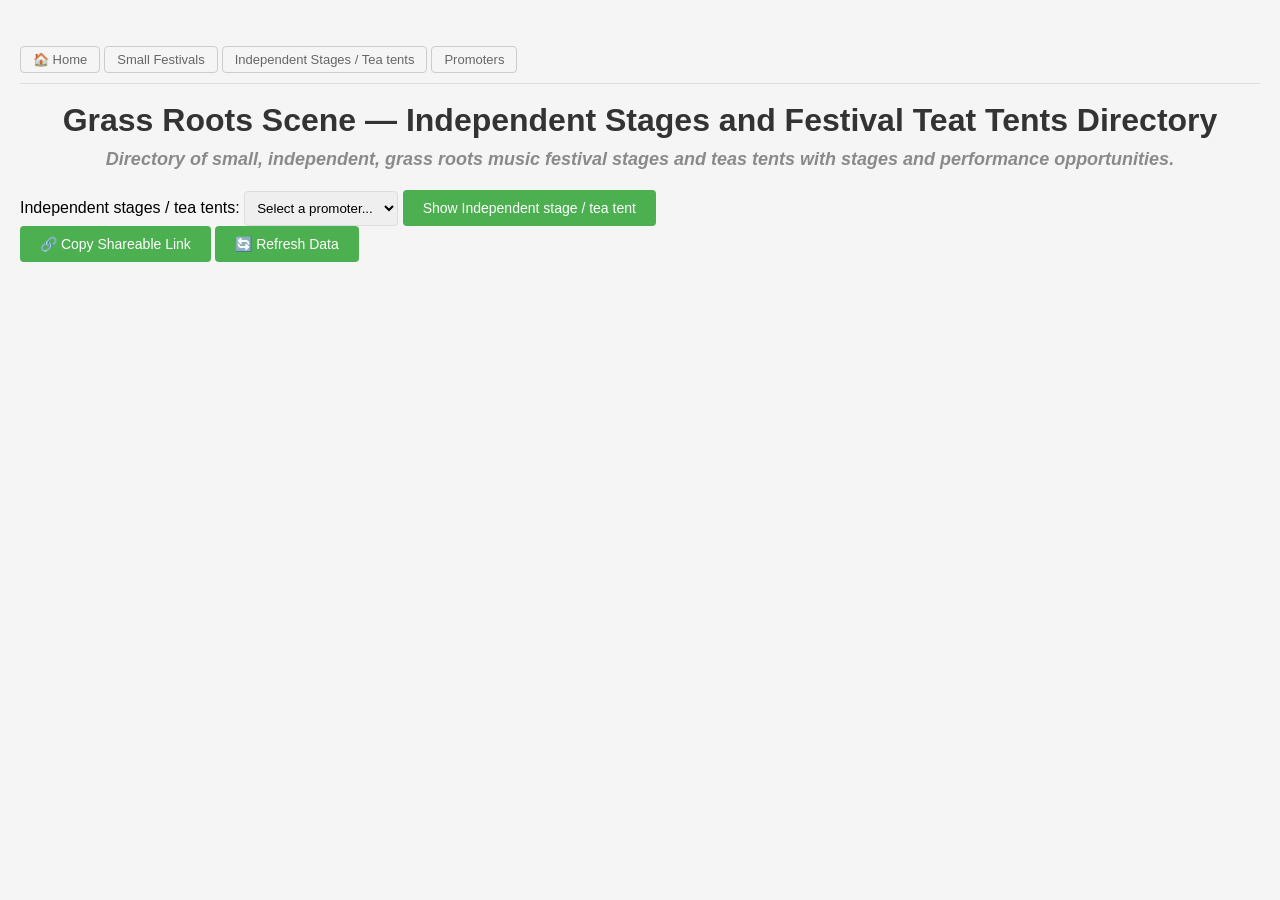
==== docs/independent_stages.html @ 4c571419 "starting sketch for grass roots site" ====
<!DOCTYPE html>
<html lang="en">

<head>
    <meta charset="UTF-8">
    <meta name="viewport" content="width=device-width, initial-scale=1.0">
    <meta name="description" content="UK grassroots scene small independent festival stages and festival tea tents directory.">
    <meta name="keywords"
        content="grass roots music, independent stages, small stages, tea tents, festival tea tents, small festivals, independent festivals, independent festival stage">
    <title>Independent Stages and Festival Tea Tents — Grass Roots Scene</title>
    <link rel="icon" type="image/x-icon" href="favicon.png">
    <link rel="preconnect" href="https://cdnjs.cloudflare.com" crossorigin>
    <link rel="stylesheet" href="shared-styles.css">
    <link rel="stylesheet" href="independent_stages-styles.css">
</head>

<body class="page-independent_stages">

    <nav class="site-nav" aria-label="Site navigation">
        <a href="index.html">🏠 Home</a>
        <a href="small_festivals.html">Small Festivals</a>
        <a href="independent_stages.html">Independent Stages / Tea tents</a>
        <a href="promoters.html">Promoters</a>
    </nav>

    <h1>Grass Roots Scene — Independent Stages and Festival Teat Tents Directory</h1>
    <h2>Directory of small, independent, grass roots music festival stages and teas tents with stages and performance opportunities.</h2>
    <!-- ── Overview panels ─────────────────────────────────────────── -->

    <!-- ── Selector ────────────────────────────────────────────────── -->

    <div class="indepentStages-controls">
        <div class="indepentStages-selector">
            <label for="indepentStagesSelect">Independent stages / tea tents:</label>
            <select id="indepentStagesSelect" onchange="handleIndependentStagesSelectChange()">
                <option value="">Select a promoter...</option>
            </select>
            <button onclick="loadSelectedIndependentStages()" class="btn-primary">Show Independent stage / tea tent</button>
        </div>
        <div class="share-container">
            <button onclick="shareIndependentStagesLink()" class="btn-secondary">🔗 Copy Shareable Link</button>
            <button id="refreshDataBtn" onclick="refreshDirectoryData()" class="btn-secondary"
                title="Bypasses the cache to fetch the latest directory data immediately">🔄 Refresh Data</button>
        </div>
    </div>

    <!-- ── Not found ───────────────────────────────────────────────── -->
    <div id="indepentSatgeNotFound" style="display:none;" class="not-found-state">
        <p>Independent stage / tea tent not found. <a href="independent_stages.html">View all independent stages / tea tents</a></p>
    </div>

</body>

</html>
---- docs/shared-styles.css ----
/* =============================================================
   0. SHARED COLOUR VARIABLES
   Performance-type accent colours — single source of truth for
   the full-saturation accent used by filter buttons, tags, and
   badges across the events/tours/performers/venues/flyers pages.
   Keep in sync with PERFORMANCE_TYPE_COLOURS in shared_utils.js.
   (Softer tint/shade variants, e.g. badge backgrounds, and
   gradient stops on the coloured event/tour cards, are a
   deliberately different design choice and are not driven by
   these variables.)
   ============================================================= */
:root {
    --color-story: #2e7d32;
    --color-music: #443cd7;
    --color-poetry: #d6006e;
    --color-troupe: #795548;

    /* Primary Green Theme Variables */
    --theme-green: #4CAF50;
    --theme-green-dark: #2e7d32;
    --theme-green-border: #a5d6a7;
    --theme-green-border-alt: #c8e6c9;
    /* Promoted here from venue-styles.css and tour-styles.css, which both
       independently defined this exact value in their own :root blocks. */
    --theme-green-bg: #e8f5e9;
}

/* =============================================================
   1. BASE
   body, headings
   ============================================================= */

*,
*::before,
*::after {
    box-sizing: border-box;
}

html {
    overflow-x: hidden;
}

body {
    font-family: Arial, sans-serif;
    max-width: 1400px;
    margin: 20px auto;
    padding: 20px;
    background-color: #f5f5f5;
    overflow-x: hidden;
}

h1 {
    color: #333;
    text-align: center;
    margin: 5px 0 10px 0;
}

h2 {
    text-align: center;
    font-style: italic;
    color: #898b89;
    margin: 5px 0 20px 0;
    font-size: 18px;
}

/* =============================================================
   1b. SITE NAV
   ============================================================= */
.site-nav {
  display: flex;
  flex-wrap: wrap;
  overflow-x: visible;
  gap: 4px;
  padding: 6px 0 10px;
  margin: 0 0 18px;
  border-bottom: 1px solid #ddd;
  scrollbar-width: none;
}

.site-nav a {
  flex-shrink: 1;
  padding: 5px 12px;
  border-radius: 4px;
  text-decoration: none;
  font-size: 13px;
  font-weight: 500;
  color: #666;
  background: transparent;
  border: 1px solid #ccc;
  transition: background 0.15s, border-color 0.15s, color 0.15s;
  white-space: nowrap;
}
.site-nav a:hover {
  background: #f5f5f5;
  border-color: #999;
  color: #111;
}
.site-nav a[aria-current="page"] {
  background: #f5f5f5;
  border: 1.5px solid #111;
  color: #111;
  font-weight: 700;
  pointer-events: none;
}

@media (prefers-color-scheme: dark) {
  .site-nav {
    border-bottom-color: #333;
  }
  .site-nav a {
    color: #999;
    border-color: #444;
  }
  .site-nav a:hover {
    background: #2a2a2a;
    border-color: #777;
    color: #eee;
  }
  .site-nav a[aria-current="page"] {
    background: #2a2a2a;
    border-color: #eee;
    color: #eee;
  }
}

/* Navigation feedback for page transitions */
.site-nav a.nav-link-pending {
  opacity: 0.6;
}

body.nav-loading {
  opacity: 0.85;
  transition: opacity 0.1s ease-out;
}

/* =============================================================
   2. BUTTONS
   ============================================================= */

button {
    padding: 10px 20px;
    background-color: var(--theme-green);
    color: white;
    border: none;
    border-radius: 4px;
    cursor: pointer;
    font-size: 14px;
    transition: all 0.3s;
}

button:hover {
    background-color: #45a049;
}

button.active {
    background-color: var(--theme-green-dark);
    box-shadow: 0 0 0 3px rgba(46, 125, 50, 0.3);
}

/* =============================================================
   PERFORMANCE-TYPE FILTER BUTTONS (story/music/poetry/troupe)
   Shared by the performers listing and venues listing pages.
   Each type gets its own accent colour for both the active and
   hover states, and explicitly cancels the generic button /
   button:hover / button.active rules above (background-color,
   box-shadow) — those would otherwise force every one of these
   buttons, including music/poetry, to the same green highlight.
   ============================================================= */
.type-filter-btn {
    border: 2px solid #ccc;
    background: white;
    color: #555;
    border-radius: 20px;
    padding: 5px 14px;
    font-size: 13px;
    font-weight: bold;
    cursor: pointer;
    transition: background 0.15s, border-color 0.15s, color 0.15s, box-shadow 0.15s;
    box-shadow: none;
}

.type-filter-btn:hover {
    background: white;
}

.type-filter-btn.active {
    box-shadow: none;
}

.type-filter-btn[data-ptype="story"].active {
    background: var(--color-story);
    border-color: var(--color-story);
    color: white;
}

.type-filter-btn[data-ptype="music"].active {
    background: var(--color-music);
    border-color: var(--color-music);
    color: white;
}

.type-filter-btn[data-ptype="poetry"].active {
    background: var(--color-poetry);
    border-color: var(--color-poetry);
    color: white;
}

.type-filter-btn[data-ptype="troupe"].active {
    background: var(--color-troupe);
    border-color: var(--color-troupe);
    color: white;
}

.type-filter-btn[data-ptype="story"]:not(.active):hover {
    border-color: var(--color-story);
    color: var(--color-story);
}

.type-filter-btn[data-ptype="music"]:not(.active):hover {
    border-color: var(--color-music);
    color: var(--color-music);
}

.type-filter-btn[data-ptype="poetry"]:not(.active):hover {
    border-color: var(--color-poetry);
    color: var(--color-poetry);
}

.type-filter-btn[data-ptype="troupe"]:not(.active):hover {
    border-color: var(--color-troupe);
    color: var(--color-troupe);
}

/* Slightly darkened shades for the active+hover state — derived tints,
   not driven by the CSS variables above (deliberately a different value,
   not just var() + opacity). */
.type-filter-btn[data-ptype="story"].active:hover {
    background: #276829;
}

.type-filter-btn[data-ptype="music"].active:hover {
    background: #3931b8;
}

.type-filter-btn[data-ptype="poetry"].active:hover {
    background: #b8004f;
}

.type-filter-btn[data-ptype="troupe"].active:hover {
    background: #63443a;
}


/* =============================================================
   3. FORM INPUTS
   ============================================================= */

input[type="date"],
select {
    padding: 8px;
    border: 1px solid #ddd;
    border-radius: 4px;
    transition: all 0.3s;
}


/* =============================================================
   4. MAP
   Base map container and popup styles.
   Note: tour-styles.css overrides #map-container for the tour page.
   ============================================================= */

#map-container {
    background: white;
    padding: 20px;
    border-radius: 8px;
    box-shadow: 0 2px 4px rgba(0, 0, 0, 0.1);
    height: 600px;
}

#map {
    height: 100%;
    border-radius: 4px;
}

.leaflet-popup-content {
    margin: 10px;
}

.popup-content h3 {
    margin: 0 0 10px 0;
    color: var(--theme-green-dark);
}

.popup-content p {
    margin: 5px 0;
}


/* =============================================================
   8. COLOPHON
   ============================================================= */

.about {
    margin-top: 40px;
    padding: 20px;
    font-size: 13px;
    color: #888;
    border-top: 1px solid #e0e0e0;
}

.about p {
    margin: 0 0 8px 0;
}

#dataLastUpdated {
    display: flex;
    align-items: center;
    flex-wrap: wrap;
    gap: 6px;
}

.data-updated-text {
    font-style: italic;
    margin-top: 8px;
}

/* Status LED next to the "Data last updated" line — reflects whether the
   grass_roots_normalized.json feed loaded normally (green), failed but fell
   back to a stale cached copy (orange), or failed with no cache at all
   to fall back on (red). See loadEventsData() / displayDataLastUpdated()
   in shared_utils.js. */
.data-health-led {
    display: inline-block;
    width: 10px;
    height: 10px;
    border-radius: 50%;
    flex-shrink: 0;
    margin-top: 8px;
}

.data-health-ok {
    background: #4CAF50;
    box-shadow: 0 0 4px #4CAF50;
}

.data-health-stale-cache {
    background: #ff9800;
    box-shadow: 0 0 4px #ff9800;
}

.data-health-error {
    background: #e53935;
    box-shadow: 0 0 4px #e53935;
}

/* Added only while the LED reflects a problem (stale-cache/error) — see
   wireDataHealthLedClick() in shared_utils.js. Clicking, or pressing
   Enter/Space when focused, toggles .data-health-message next to it.
   The title/aria-label tooltip alone isn't reachable on a touch device,
   so this gives the same explanation a visible, tappable home. */
.data-health-led-clickable {
    cursor: pointer;
}

.data-health-led-clickable:hover,
.data-health-led-clickable:focus-visible {
    box-shadow: 0 0 0 3px rgba(0, 0, 0, 0.15);
    outline: none;
}

.data-health-message {
    display: none;
    margin-top: 4px;
    font-size: 0.85em;
    color: #555;
}

.data-refresh-link {
    color: #0066cc;
    text-decoration: none;
    font-size: 12px;
    margin-left: 4px;
    cursor: pointer;
    transition: color 0.2s;
}

.data-refresh-link:hover {
    color: #0052a3;
    text-decoration: underline;
}

.data-refresh-status {
    display: inline;
    color: var(--theme-green-dark);
    font-weight: bold;
    margin-left: 4px;
}


/* =============================================================
   5. EVENT CARDS — BASE & VARIANTS
   .event base, then colour/style variants: special, music, folk,
   session, highlighted, cancelled
   ============================================================= */

.event {
    padding: 15px;
    margin-bottom: 10px;
    background-color: #f9f9f9;
    border-left: 4px solid var(--theme-green);
    border-radius: 4px;
    cursor: pointer;
    transition: background-color 0.3s;
}

.event:hover {
    background-color: #f0f0f0;
}

.event.special {
    background: linear-gradient(135deg, #43a047 0%, #66bb6a 100%);
    border: 2px solid var(--theme-green-dark);
    color: white;
}

.event.music {
    background: linear-gradient(135deg, #443cd7 0%, #8e9df3 100%);
    border: 2px solid #1006c6;
    color: white;
}

.event.folk {
    background: linear-gradient(135deg, #8b4513 0%, #a0522d 100%);
    border: 2px solid #654321;
    color: white;
}

.event.poetry {
    background: linear-gradient(135deg, #c2005c 0%, #ff4fa3 100%);
    border: 2px solid #8a0040;
    color: white;
}

.event.session {
    background: linear-gradient(135deg, #90ee90 0%, #98fb98 100%);
    border: 2px solid #228b22;
    color: #1a5c1a;
}

.event.highlighted {
    box-shadow: 0 0 10px rgba(76, 175, 80, 0.5);
    border-left-width: 8px;
}

.event.event-cancelled, .event.event-rescheduled {
    border-left: 4px solid #c62828 !important;
    background: repeating-linear-gradient(
        -45deg,
        #e8ede8, #e8ede8 8px,
        #dfe6df 8px, #dfe6df 16px
    );
    color: #555;
}

/* Past event styling (mirrors the tour page's .date-past treatment).
   Applied to every .event unconditionally so past events are visibly
   dimmed even when the "Hide past events" checkbox is left unchecked.
   Cancelled/rescheduled events already have their own faded striped
   look, so they only get the dimming filter, not the colour override —
   avoids fighting their !important background/border rule above. */
.event.date-past {
    opacity: 0.55;
    filter: grayscale(40%);
}

.event.date-past:not(.event-cancelled):not(.event-rescheduled) {
    border-left-color: #aaa !important;
    background: #f0f0f0 !important;
    color: #888 !important;
}

.event.special.date-past,
.event.music.date-past,
.event.folk.date-past,
.event.poetry.date-past,
.event.session.date-past {
    background: linear-gradient(135deg, #777 0%, #aaa 100%) !important;
    border-color: #999 !important;
    color: #ddd !important;
    opacity: 0.6;
}

.event.date-past:not(.event-cancelled):not(.event-rescheduled) .event-name::after {
    content: " — past";
    font-size: 0.8em;
    color: inherit;
    font-weight: normal;
    font-style: italic;
    opacity: 0.85;
}


/* =============================================================
   6. EVENT CARD CONTENT
   Name, date, location — base styles then per-variant overrides
   ============================================================= */

.event-name {
    font-weight: bold;
    font-size: 16px;
}

.event-date {
    margin-top: 5px;
}

.event-location {
    color: #777;
    font-style: italic;
    margin-top: 3px;
    font-size: 14px;
}

/* Featured guest slot on recurring club events — "feat. Performer Name" */
.event-featured-guest {
    font-size: 13px;
    color: #555;
    font-style: italic;
    margin-top: 3px;
}

.event-featured-guest a {
    color: var(--theme-green-dark);
    text-decoration: none;
    font-style: italic;
}

.event-featured-guest a:hover {
    text-decoration: underline;
}

.special .event-location {
    color: var(--theme-green-border-alt);
}

.music .event-location {
    color: rgba(255, 255, 255, 0.85);
}

.poetry .event-location {
    color: rgba(255, 255, 255, 0.85);
}

.folk .event-location {
    color: #f5deb3;
}

.session .event-location {
    color: #2d5a2d;
}

.event.event-cancelled .event-location {
    color: #178232;
}

/* Date status indicators */
.event-date-cancelled {
    text-decoration: line-through;
    color: #999;
}

.special .event-date-cancelled {
    text-decoration: line-through;
    color: #888;
}

.special .event-location .event-date-cancelled,
.music .event-location .event-date-cancelled,
.poetry .event-location .event-date-cancelled {
    color: #649f66;
}

.event-date-rescheduled-notice {
    color: #d32f2f;
    font-weight: bold;
}

.event-date-usually {
    color: var(--theme-green-dark);
    font-style: italic;
}

/* Venue links */
.venue-link {
    text-decoration: none;
    color: inherit;
}

.venue-link:hover {
    text-decoration: underline;
}


/* =============================================================
   7. ICONS  (website / email / facebook)
   Base icon rules, then colour overrides grouped by variant:
   default → music → folk → session → facebook-inline
   ============================================================= */

.event-facebook,
.event-email,
.event-website {
    display: inline-block;
    margin-left: 10px;
    text-decoration: none !important;
    vertical-align: middle;
    border: none;
    border-bottom: none !important;
}

.event-facebook svg,
.event-email svg,
.event-website svg {
    width: 20px;
    height: 20px;
    transition: fill 0.3s;
}

/* Default icon colours */
/* Facebook colours are baked into the SVG itself */

.event-email svg {
    fill: #ffffff;
}

.event-email:hover svg {
    fill: #77ee77;
}

.event-website svg {
    fill: #555555;
}

.event-website:hover svg {
    fill: #1eb868;
}

.event.special .event-website svg {
    fill: #d9d5d5;
}

/* Music variant icon overrides */
/* Invert facebook on blue background so it reads as white circle / blue f */
.event.music .event-facebook svg {
    filter: invert(1);
}

.event.music .event-email svg {
    fill: #77ee77;
}

.event.music .event-email:hover svg {
    fill: #ffffff;
}

.event.music .event-website svg {
    fill: rgba(255, 255, 255, 0.85);
}

.event.music .event-website:hover svg {
    fill: #ffffff;
}

/* Poetry variant icon overrides */
/* Invert facebook on magenta background so it reads as white circle / blue f */
.event.poetry .event-facebook svg {
    filter: invert(1);
}

.event.poetry .event-email svg {
    fill: #ffb3da;
}

.event.poetry .event-email:hover svg {
    fill: #ffffff;
}

.event.poetry .event-website svg {
    fill: rgba(255, 255, 255, 0.85);
}

.event.poetry .event-website:hover svg {
    fill: #ffffff;
}

/* Folk variant icon overrides */
.event.folk .event-email svg,
.event.folk .event-website svg {
    fill: #f5deb3;
}

.event.folk .event-email:hover svg,
.event.folk .event-website:hover svg {
    fill: #ffffff;
}

/* Session variant icon overrides */
.event.session .event-email svg,
.event.session .event-website svg {
    fill: #228b22;
}

.event.session .event-email:hover svg,
.event.session .event-website:hover svg {
    fill: #1a5c1a;
}



/* =============================================================
   8. TICKETS & LINKS
   ============================================================= */

.event-tickets {
    margin-top: 8px;
    display: flex;
    align-items: center;
    gap: 8px;
    flex-wrap: wrap;
}

.event-tickets a {
    color: var(--theme-green-dark);
    text-decoration: none;
    font-weight: bold;
    border-bottom: 2px solid var(--theme-green);
}

.event.special .event-tickets a,
.event.music .event-tickets a,
.event.poetry .event-tickets a {
    color: #ffeb3b;
    border-bottom: 2px solid #fff59d;
}

.event-tickets a:hover {
    border-bottom-color: #ffffff;
}

.event-tickets .separator {
    color: #ffeb3b;
    margin: 0 8px;
}

.event.event-cancelled .event-tickets a {
    color: #e65100;
    border-bottom-color: #e65100;
}


/* =============================================================
   9. BADGES
   ============================================================= */

.event-badge {
    background: rgba(76, 175, 80, 0.3);
    padding: 2px 8px;
    border-radius: 4px;
    font-size: 12px;
    font-weight: bold;
    margin-left: 8px;
}

.event-badge-cancelled {
    background-color: #c62828 !important;
    color: white !important;
    font-weight: bold;
}

.event-badge-sold-out {
    background-color: #e65100 !important;
    color: white !important;
    font-weight: bold;
}


/* =============================================================
   10. EXPANDABLE SECTIONS
   ============================================================= */

.event-expand-btn {
    display: block;
    margin-top: 12px;
    padding: 6px 12px;
    background: var(--theme-green);
    color: white;
    border-radius: 4px;
    font-size: 14px;
    cursor: pointer;
    transition: background 0.3s;
    width: fit-content;
}

.event.special .event-expand-btn,
.event.music .event-expand-btn,
.event.poetry .event-expand-btn,
.event.folk .event-expand-btn,
.event.session .event-expand-btn {
    background: rgba(255, 255, 255, 0.3);
}

.event.special .event-expand-btn:hover,
.event.music .event-expand-btn:hover,
.event.poetry .event-expand-btn:hover,
.event.folk .event-expand-btn:hover,
.event.session .event-expand-btn:hover {
    background: rgba(255, 255, 255, 0.5);
}

.event.event-cancelled .event-expand-btn {
    background: var(--theme-green-dark);
    color: white;
}

.event.event-cancelled .event-expand-btn:hover {
    background: #1b5e20;
}

.event-expandable {
    margin-top: 10px;
    padding: 15px;
    background-color: #ffffff;
    border-left: 4px solid var(--theme-green);
    border-radius: 4px;
    margin-bottom: 10px;
    animation: slideDown 0.3s ease-out;
}

@keyframes slideDown {
    from {
        opacity: 0;
        max-height: 0;
    }
    to {
        opacity: 1;
        max-height: 1000px;
    }
}

.event-description {
    margin-bottom: 15px;
    color: #333;
    line-height: 1.6;
}

.event-description p {
    margin: 0 0 10px 0;
}

.event-flyer-image {
    max-width: 100%;
    height: auto;
    border-radius: 4px;
    box-shadow: 0 2px 4px rgba(0, 0, 0, 0.1);
}


/* =============================================================
   11. UTILITIES
   ============================================================= */

/* Spacing for the icons span appended to a venue line */
.venue-icons {
    margin-left: 8px;
}

/* Spacing for the VIEW TOUR link in the tickets row */
.tour-link {
    margin-right: 0;
}

.event.hidden {
    display: none;
}

.no-events {
    text-align: center;
    color: #999;
    padding: 20px;
}


/* =============================================================
   12. RESPONSIVE
   ============================================================= */

@media (max-width: 768px) {
    body {
        padding: 10px;
    }

    button {
        padding: 8px 6px;
        font-size: 11px;
    }
}

/* =============================================================
   13. FESTIVAL CARDS
   White-background card with bold green left border.
   primary_type="music" gets a blue variant via .festival-music.
   The .festival class must NOT also carry .special so that
   filterEvents() DOM-based detection stays unambiguous.
   ============================================================= */

.event.festival {
    background: #daf3d8;
    border-left: 6px solid var(--theme-green-dark);
    border-top: 1px solid var(--theme-green-border-alt);
    border-right: 1px solid var(--theme-green-border-alt);
    border-bottom: 1px solid var(--theme-green-border-alt);
    border-radius: 4px;
}

.event.festival:hover {
    background: #f1f8f1;
}

/* Music-primary festival — blue border variant */
.event.festival.festival-music {
    background: #dbe4f1;
    border-left-color: #1006c6;
    border-top-color: #c5caf5;
    border-right-color: #c5caf5;
    border-bottom-color: #c5caf5;
}

.event.festival.festival-music:hover {
    background: #f0f1fc;
}

/* Event name — dark green for storytelling, dark blue for music */
.event.festival .event-name {
    color: #1b5e20;
    font-weight: bold;
    font-size: 16px;
}

.event.festival.festival-music .event-name {
    color: #0d0671;
}

/* Performer list */
.event.festival .festival-performers {
    font-style: italic;
    color: #444;
    font-size: 13px;
    margin-top: 4px;
}

/* Venue */
.event.festival .event-location {
    color: #666;
    font-size: 14px;
}

/* Date range */
.event.festival .festival-date-range {
    color: var(--theme-green-dark);
    font-weight: bold;
    font-size: 13px;
    margin-top: 5px;
}

.event.festival.festival-music .festival-date-range {
    color: #1006c6;
}

.festival-day-count {
    color: #555;
    font-weight: normal;
}

/* Festival badge — sits inline after the event name */
.event-badge.festival-badge {
    background: #e8f5e9;
    color: var(--theme-green-dark) !important;
    border: 1px solid var(--theme-green-border);
    padding: 2px 8px;
    border-radius: 4px;
    font-size: 11px;
    font-weight: bold;
    margin-left: 8px;
    vertical-align: middle;
}

.event.festival.festival-music .event-badge.festival-badge {
    background: #e8eaf6;
    color: #1a237e !important;
    border-color: #9fa8da;
}

/* Ticket / programme link row */
.event.festival .event-tickets a {
    color: var(--theme-green-dark);
    font-weight: bold;
    text-decoration: none;
    border-bottom: 2px solid var(--theme-green);
}

.event.festival.festival-music .event-tickets a {
    color: #1006c6;
    border-bottom-color: #443cd7;
}

.event.festival .event-tickets a:hover {
    border-bottom-color: #1b5e20;
}

/* Tickets */


.ticket-link {
    font-size: 12px;
    color: var(--theme-green-dark);
    font-weight: bold;
    text-decoration: none;
    border-bottom: 1px solid var(--theme-green);
    padding-bottom: 1px;
}

.ticket-link:hover {
    color: #1b5e20;
    border-bottom-color: #1b5e20;
}

/* Programme TBA / Full programme link — pill-style button */
a.festival-programme-link {
    display: inline-block;
    margin-top: 6px;
    padding: 4px 10px;
    background: #e8f5e9;
    color: var(--theme-green-dark) !important;
    border: 1px solid var(--theme-green-border);
    border-radius: 4px;
    font-size: 12px;
    font-weight: bold;
    text-decoration: none !important;
    cursor: pointer;
}

a.festival-programme-link:hover {
    background: var(--theme-green-border-alt);
    color: #1b5e20 !important;
}

.event.festival.festival-music a.festival-programme-link {
    background: #e8eaf6;
    color: #1a237e !important;
    border-color: #9fa8da;
}

.event.festival.festival-music a.festival-programme-link:hover {
    background: #c5caf5;
}

/* =============================================================
   14. VENUE & PERFORMER PAGE LINKS
   Small profile/info link appended to venue and performer lines.
   Uses a pill style so it reads clearly on any card colour.
   ============================================================= */

.venue-page-link {
    display: inline-block;
    margin-left: 6px;
    font-size: 11px;
    font-weight: bold;
    color: #555;
    background: rgba(0, 0, 0, 0.08);
    border-radius: 3px;
    padding: 1px 5px;
    text-decoration: none;
    vertical-align: middle;
    line-height: 1.4;
    transition: background 0.2s, color 0.2s;
    white-space: nowrap;
}

.venue-page-link:hover {
    background: rgba(0, 0, 0, 0.18);
    color: #000;
    text-decoration: none;
}

/* On coloured cards: white pill with dark text */
.event.special .venue-page-link,
.event.music .venue-page-link,
.event.poetry .venue-page-link {
    color: rgba(255, 255, 255, 0.9);
    background: rgba(255, 255, 255, 0.2);
}

.event.special .venue-page-link:hover,
.event.music .venue-page-link:hover,
.event.poetry .venue-page-link:hover {
    background: rgba(255, 255, 255, 0.35);
    color: #fff;
}

.event.folk .venue-page-link {
    color: #f5deb3;
    background: rgba(0, 0, 0, 0.15);
}

.event.folk .venue-page-link:hover {
    background: rgba(0, 0, 0, 0.25);
    color: #fff;
}

.event.session .venue-page-link {
    color: #1a5c1a;
    background: rgba(0, 0, 0, 0.08);
}

.event.session .venue-page-link:hover {
    background: rgba(0, 0, 0, 0.15);
}

.tour-date-item .venue-page-link {
    color: #555;
    background: rgba(0, 0, 0, 0.06);
}

.tour-date-item .venue-page-link:hover {
    background: rgba(0, 0, 0, 0.14);
    color: #000;
}

.tour-date-item.music .venue-page-link {
    color: rgba(255, 255, 255, 0.9);
    background: rgba(255, 255, 255, 0.2);
}

.tour-date-item.music .venue-page-link:hover {
    background: rgba(255, 255, 255, 0.35);
    color: #fff;
}

.tour-date-item.poetry .venue-page-link {
    color: rgba(255, 255, 255, 0.9);
    background: rgba(255, 255, 255, 0.2);
}

.tour-date-item.poetry .venue-page-link:hover {
    background: rgba(255, 255, 255, 0.35);
    color: #fff;
}

.event-club-link:hover {
    border-bottom-style: solid !important;
}

/* =============================================================
   15. SIMPLE LIST
   Used by simpleList() in shared_utils.js — a compact linked
   grid used in venue and performer detail panels.
   ============================================================= */

.simple-list {
    display: grid;
    grid-template-columns: repeat(auto-fill, minmax(260px, 1fr));
    gap: 4px 16px;
    margin-top: 4px;
}

.simple-list-row {
    font-size: 13px;
    padding: 4px 0;
    border-bottom: 1px solid #f0ebe3; /* warm off-white, unique to this component */
    display: flex;
    justify-content: space-between;
    align-items: baseline;
    gap: 8px;
}

.simple-list-row a {
    color: var(--theme-green-dark);
    text-decoration: none;
}

.simple-list-row a:hover {
    text-decoration: underline;
}

.simple-list-meta {
    color: #888;
    white-space: nowrap;
}

/* Badges/tags placed after the link (e.g. type tags on the performers
   listing) — flex-shrink:0 keeps them from being squeezed when the name
   wraps to multiple lines, and align-self overrides the row's baseline
   alignment so the pill stays vertically centred rather than sitting on
   the text baseline. */
.simple-list-row > :not(a) {
    flex-shrink: 0;
    align-self: center;
}

/* =============================================================
   16. DIRECTORY CONTROLS
   Collapsible map and search box used on the venues and clubs
   directory pages. Built by createCollapsibleMap() and
   createSearchBox() in shared_utils.js.
   ============================================================= */
 
/* Shared card shell: collapsible map wrapper and controls panel */
.dir-card {
    background: white;
    border-radius: 8px;
    box-shadow: 0 2px 4px rgba(0, 0, 0, 0.1);
    margin-bottom: 16px;
    overflow: hidden;
}
 
/* <summary> row inside the collapsible map */
.dir-map-summary {
    padding: 12px 16px;
    cursor: pointer;
    font-size: 14px;
    font-weight: bold;
    color: var(--theme-green-dark);
    list-style: none;
    user-select: none;
}
 
/* Map div — height is set inline per page via style.height */
.dir-map-div {
    width: 100%;
}
 
/* Controls card (search + filters) */
.dir-controls {
    background: white;
    border-radius: 8px;
    box-shadow: 0 2px 4px rgba(0, 0, 0, 0.1);
    padding: 16px 18px;
    margin-bottom: 16px;
}
 
/* Search wrapper (positions the clear button and dropdown) */
.dir-search-wrap {
    position: relative;
    margin-bottom: 12px;
}
 
.dir-search-input {
    width: 100%;
    padding: 9px 36px 9px 12px;
    border: 2px solid #ddd;
    border-radius: 4px;
    font-size: 14px;
    box-sizing: border-box;
}
 
/* Clear (✕) button overlaid on the right of the input */
.dir-search-clear {
    position: absolute;
    right: 8px;
    top: 50%;
    transform: translateY(-50%);
    background: transparent !important;
    border: none;
    color: #aaa;
    font-size: 16px;
    cursor: pointer;
    padding: 0;
    line-height: 1;
    box-shadow: none;
}
 
/* Autocomplete dropdown panel */
.dir-search-dropdown {
    position: absolute;
    top: 100%;
    left: 0;
    right: 0;
    background: white;
    border: 1px solid #ddd;
    border-top: none;
    border-radius: 0 0 4px 4px;
    box-shadow: 0 4px 8px rgba(0, 0, 0, 0.1);
    z-index: 1000;
    max-height: 220px;
    overflow-y: auto;
}
 
/* Individual suggestion row — replaces JS mouseover/mouseout handlers */
.dir-search-dropdown-item {
    padding: 9px 12px;
    cursor: pointer;
    border-bottom: 1px solid #d0d0d0;
    font-size: 13px;
}
 
.dir-search-dropdown-item:hover {
    background: #f5f5f5;
}
 
/* Secondary city/location hint inside a suggestion row */
.dir-search-item-meta {
    color: #888;
    margin-left: 8px;
    font-size: 12px;
}
 
/* Filter section label */
.dir-filter-label {
    font-size: 11px;
    text-transform: uppercase;
    letter-spacing: 0.07em;
    color: #888;
    margin-bottom: 6px;
}
 
/* Button strip container */
.dir-filter-btns {
    display: flex;
    flex-wrap: wrap;
    gap: 5px;
}
 
/* Individual filter pill button */
.dir-filter-btn {
    padding: 5px 10px;
    font-size: 12px;
    border-radius: 4px;
    border: 1px solid #ccc;
    background: white;
    color: #555;
    cursor: pointer;
    transition: all 0.15s;
}

.dir-filter-btn:hover {
    background: #f0f0f0;
    border-color: #999;
    color: #333;
}
 
/* Type-filter buttons carry a coloured left border set inline per type */
.dir-filter-btn[style*="border-left"] {
    padding-left: 8px;
}
.dir-filter-btn.active-green {
    background: var(--theme-green-dark);
    color: white;
    border-color: var(--theme-green-dark);
}
 
/* Active state — teal (week filter / secondary filters) */
.dir-filter-btn.active-teal {
    background: #00796b;
    color: white;
    border-color: #00796b;
}

/* =============================================================
   SHARED DETAIL PAGE COMPONENTS
   Used by venue and performer detail pages.
   ============================================================= */

/* Loading / not-found states */
.loading-state,
.not-found-state {
    text-align: center;
    padding: 40px 20px;
    color: #777;
    font-style: italic;
}

.not-found-state a {
    color: var(--theme-green-dark);
}


/* Event row list */
.event-row {
    display: flex;
    gap: 16px;
    padding: 10px 0;
    border-bottom: 1px solid #d0d0d0;
    align-items: flex-start;
}

.event-row:last-child {
    border-bottom: none;
    padding-bottom: 0;
}

.event-row-past {
    opacity: 0.65;
}

.event-row-date {
    font-size: 12px;
    color: #666;
    min-width: 120px;
    flex-shrink: 0;
    padding-top: 2px;
    line-height: 1.5;
}

.event-row-detail {
    flex: 1;
}

.event-row-title {
    font-size: 14px;
    font-weight: bold;
    color: #333;
    margin-bottom: 3px;
}

.event-row-time {
    font-size: 12px;
    color: #888;
    font-style: italic;
    margin-right: 8px;
}


/* Badges */
.badge-row {
    display: flex;
    gap: 6px;
    flex-wrap: wrap;
    margin-top: 6px;
    align-items: center;
}

.badge {
    font-size: 11px;
    padding: 2px 8px;
    border-radius: 20px;
    font-weight: bold;
}

.badge-special {
    background: #e8f5e9;
    color: var(--theme-green-dark);
    border: 1px solid var(--theme-green-border);
}

.badge-music {
    background: #e8eaf6;
    color: #1a237e;
    border: 1px solid #9fa8da;
}

.badge-poetry {
    background: #fde8f2;
    color: #8a0040;
    border: 1px solid #f5a8ce;
}

/* Added for renderEventRow() (moved here from venues.js so storyclub.js
   can use it too — see shared_utils.js) and the badges it can produce
   that shared-styles.css didn't have rules for yet. */
.badge-walk {
    background: #eceff1;
    color: #37474f;
    border: 1px solid #b0bec5;
}

.badge-club {
    background: #e8f5e9;
    color: #1b5e20;
    border: 1px solid #a5d6a7;
}

.badge-folk {
    background: #fdf8f4;
    color: #8b4513;
    border: 1px solid #d7ccc8;
}

/* Also moved here from venue-styles.css (was venue-page-only) — needed by
   renderEventRow()'s "specific"/"tour"/"club"/"folk"/"session" branches,
   and by the venue-link line those rows can show, on any page that calls
   it, not just venues.html. */
.event-row-performer {
    font-size: 13px;
    color: #555;
    font-style: italic;
    margin-top: 2px;
}

.event-row-performer a {
    color: var(--theme-green-dark, #2e7d32);
    text-decoration: none;
}

.event-row-performer a:hover {
    text-decoration: underline;
}

.event-row-venue {
    display: block;
    font-size: 12px;
    font-weight: bold;
    color: var(--theme-green-dark, #2e7d32);
    text-decoration: none;
    margin-bottom: 3px;
}

.event-row-venue:hover {
    text-decoration: underline;
}

.badge-price {
    background: #fff8e1;
    color: #f57f17;
    border: 1px solid #ffe082;
}

/* Horizon <select> in a "Nearby ..." section heading — used by both
   venues.js's own nearby-events feature and storyclub.js's nearby-story
   feature, previously only defined in venue-styles.css. */
.nearby-events-horizon {
    text-transform: none;
    letter-spacing: normal;
    font-weight: normal;
    font-size: 12px;
    margin-left: 8px;
    padding: 2px 6px;
    border: 1px solid #ccc;
    border-radius: 4px;
    color: #333;
}

.badge-past {
    background: #f5f5f5;
    color: #888;
    border: 1px solid #ddd;
}


/* Page header / back-link nav (venue and performer detail pages) */
.page-header {
    display: flex;
    gap: 10px;
    justify-content: space-between;
    margin-bottom: 20px;
}

.back-link {
    display: inline-flex;
    align-items: center;
    gap: 4px;
    font-size: 14px;
    font-weight: bold;
    color: var(--theme-green-dark);
    text-decoration: none;
}

.back-link:hover {
    text-decoration: underline;
}

@media (max-width: 600px) {
    .event-row {
        flex-direction: column;
        gap: 4px;
    }

    .event-row-date {
        min-width: auto;
    }
}

#badge-container {
    margin-top: 30px;
}
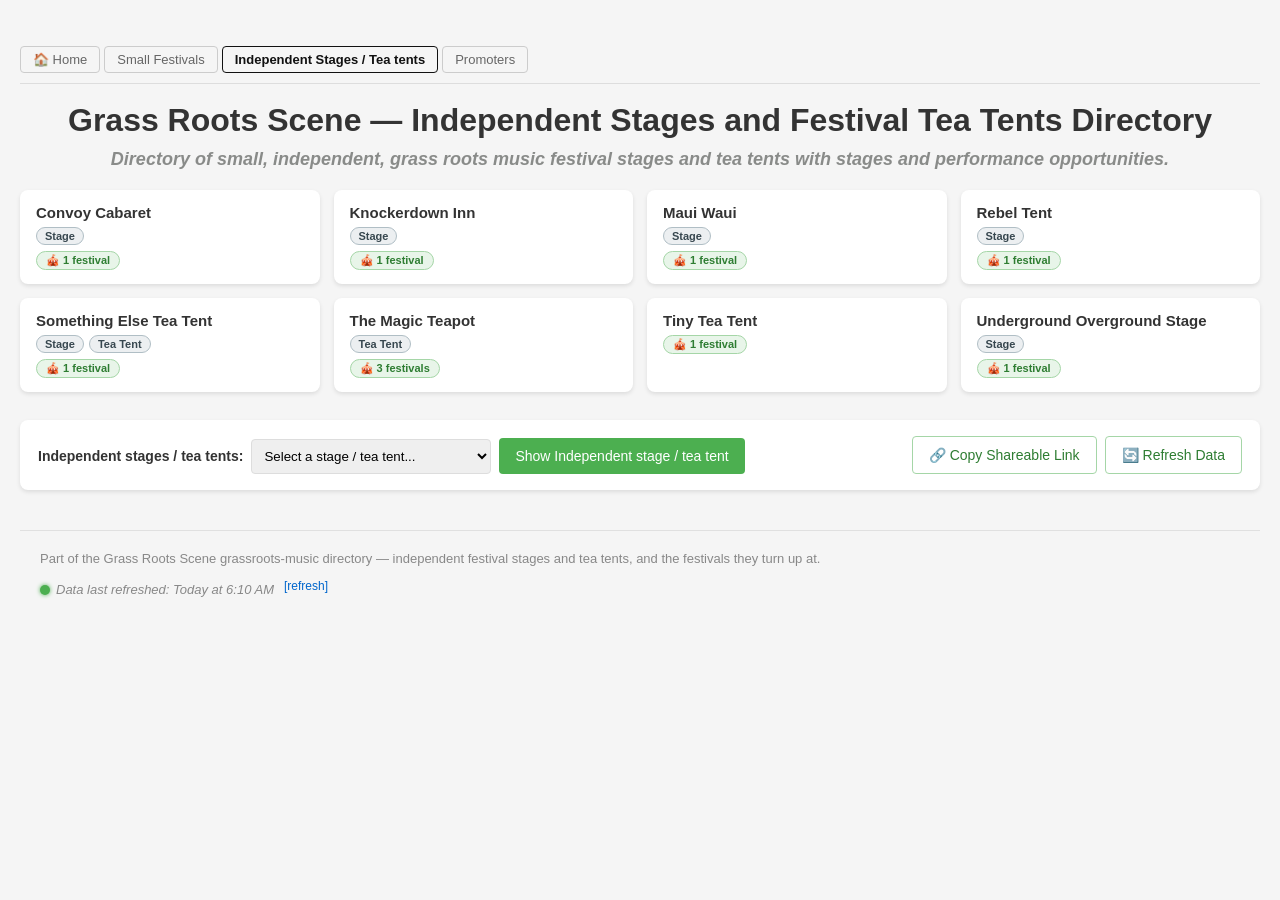
==== commit 0f0d24aa: "base line grass roots pages" ====
--- a/docs/independent_stages.html
+++ b/docs/independent_stages.html
@@ -19,36 +19,67 @@
     <nav class="site-nav" aria-label="Site navigation">
         <a href="index.html">🏠 Home</a>
         <a href="small_festivals.html">Small Festivals</a>
-        <a href="independent_stages.html">Independent Stages / Tea tents</a>
+        <a href="independent_stages.html" aria-current="page">Independent Stages / Tea tents</a>
         <a href="promoters.html">Promoters</a>
     </nav>
 
-    <h1>Grass Roots Scene — Independent Stages and Festival Teat Tents Directory</h1>
-    <h2>Directory of small, independent, grass roots music festival stages and teas tents with stages and performance opportunities.</h2>
+    <h1>Grass Roots Scene — Independent Stages and Festival Tea Tents Directory</h1>
+    <h2>Directory of small, independent, grass roots music festival stages and tea tents with stages and performance opportunities.</h2>
+
     <!-- ── Overview panels ─────────────────────────────────────────── -->
+
+    <div id="allStagesBody">
+        <p class="stage-panel-placeholder">Loading independent stages / tea tents…</p>
+    </div>
 
     <!-- ── Selector ────────────────────────────────────────────────── -->
 
-    <div class="indepentStages-controls">
-        <div class="indepentStages-selector">
-            <label for="indepentStagesSelect">Independent stages / tea tents:</label>
-            <select id="indepentStagesSelect" onchange="handleIndependentStagesSelectChange()">
-                <option value="">Select a promoter...</option>
+    <div class="stage-controls">
+        <div class="stage-selector">
+            <label for="independentStageSelect">Independent stages / tea tents:</label>
+            <select id="independentStageSelect" onchange="handleIndependentStageSelectChange()">
+                <option value="">Select a stage / tea tent...</option>
             </select>
-            <button onclick="loadSelectedIndependentStages()" class="btn-primary">Show Independent stage / tea tent</button>
+            <button onclick="loadSelectedIndependentStage()" class="btn-primary">Show Independent stage / tea tent</button>
         </div>
         <div class="share-container">
-            <button onclick="shareIndependentStagesLink()" class="btn-secondary">🔗 Copy Shareable Link</button>
+            <button onclick="shareIndependentStageLink()" class="btn-secondary">🔗 Copy Shareable Link</button>
             <button id="refreshDataBtn" onclick="refreshDirectoryData()" class="btn-secondary"
                 title="Bypasses the cache to fetch the latest directory data immediately">🔄 Refresh Data</button>
         </div>
     </div>
 
     <!-- ── Not found ───────────────────────────────────────────────── -->
-    <div id="indepentSatgeNotFound" style="display:none;" class="not-found-state">
+    <div id="independentStageNotFound" style="display:none;" class="not-found-state">
         <p>Independent stage / tea tent not found. <a href="independent_stages.html">View all independent stages / tea tents</a></p>
     </div>
 
+    <!-- ── Detail panel ────────────────────────────────────────────── -->
+    <div id="independentStageContent" style="display:none;">
+        <h2 id="independentStageTitle"></h2>
+        <div id="independentStageSubtitle" style="display:none;"></div>
+
+        <div id="independentStageBadges" class="badge-row"></div>
+        <div id="independentStageMeta"></div>
+        <div id="independentStageLinks"></div>
+        <div id="independentStagePromoter" style="display:none;"></div>
+
+        <div id="independentStageDescription"></div>
+
+        <h3 class="stage-section-heading">Festivals featuring this stage</h3>
+        <div id="independentStageFestivalsList"></div>
+    </div>
+
+    <!-- ── Colophon ────────────────────────────────────────────────── -->
+    <div class="about">
+        <p>Part of the Grass Roots Scene grassroots-music directory — independent festival stages and tea tents,
+            and the festivals they turn up at.</p>
+        <div id="dataLastUpdated"></div>
+    </div>
+
+        <script src="recurrence-engine.js"></script>
+        <script src="shared_utils.js"></script>
+        <script src="independent_stages.js"></script>
 </body>
 
-</html>+</html>
--- a/docs/independent_stages-styles.css
+++ b/docs/independent_stages-styles.css
@@ -0,0 +1,322 @@
+/* =============================================================
+   independent_stages-styles.css
+   Page-specific styles for independent_stages.html.
+   Builds on shared-styles.css (colours, .site-nav, button, .badge/
+   .badge-row, .not-found-state, .about/#dataLastUpdated) — only
+   things unique to this page live here.
+   ============================================================= */
+
+/* -------------------------------------------------------------
+   Controls: dropdown selector + share/refresh buttons
+   ------------------------------------------------------------- */
+
+.stage-controls {
+  display: flex;
+  flex-wrap: wrap;
+  gap: 16px;
+  justify-content: space-between;
+  align-items: flex-end;
+  background: white;
+  border-radius: 8px;
+  box-shadow: 0 2px 4px rgba(0, 0, 0, 0.1);
+  padding: 16px 18px;
+  margin-bottom: 20px;
+}
+
+.stage-selector {
+  display: flex;
+  flex-wrap: wrap;
+  align-items: center;
+  gap: 8px;
+}
+
+.stage-selector label {
+  font-weight: bold;
+  color: #333;
+  font-size: 14px;
+}
+
+.stage-selector select {
+  min-width: 240px;
+}
+
+.share-container {
+  display: flex;
+  flex-wrap: wrap;
+  gap: 8px;
+}
+
+.btn-primary,
+.btn-secondary {
+  border: none;
+  border-radius: 4px;
+  padding: 10px 16px;
+  font-size: 14px;
+  cursor: pointer;
+  transition: all 0.15s;
+}
+
+.btn-primary {
+  background: var(--theme-green);
+  color: white;
+}
+
+.btn-primary:hover {
+  background: #45a049;
+}
+
+.btn-secondary {
+  background: white;
+  color: var(--theme-green-dark);
+  border: 1.5px solid var(--theme-green-border);
+}
+
+.btn-secondary:hover {
+  background: var(--theme-green-bg);
+  border-color: var(--theme-green);
+}
+
+.btn-secondary:disabled {
+  opacity: 0.6;
+  cursor: default;
+  background: white;
+}
+
+/* -------------------------------------------------------------
+   Overview grid of all stages / tea tents
+   ------------------------------------------------------------- */
+
+.stage-panel-placeholder {
+  text-align: center;
+  color: #888;
+  font-style: italic;
+  padding: 20px;
+}
+
+.stage-cards-grid {
+  display: grid;
+  grid-template-columns: repeat(auto-fill, minmax(240px, 1fr));
+  gap: 14px;
+  margin-bottom: 28px;
+}
+
+.stage-overview-card {
+  background: white;
+  border-radius: 8px;
+  box-shadow: 0 2px 4px rgba(0, 0, 0, 0.1);
+  padding: 14px 16px;
+  transition: box-shadow 0.15s, transform 0.15s;
+}
+
+.stage-overview-card:hover {
+  box-shadow: 0 4px 10px rgba(0, 0, 0, 0.15);
+  transform: translateY(-1px);
+}
+
+.stage-card-name {
+  font-weight: bold;
+  font-size: 15px;
+  color: #333;
+  margin-bottom: 6px;
+}
+
+.stage-card-types {
+  display: flex;
+  flex-wrap: wrap;
+  gap: 5px;
+  margin-bottom: 6px;
+}
+
+.stage-card-desc {
+  font-size: 13px;
+  color: #666;
+  line-height: 1.4;
+  margin-bottom: 8px;
+}
+
+.stage-card-counts {
+  display: flex;
+  flex-wrap: wrap;
+  gap: 6px;
+}
+
+.stage-card-badge {
+  font-size: 11px;
+  font-weight: bold;
+  color: var(--theme-green-dark);
+  background: var(--theme-green-bg);
+  border: 1px solid var(--theme-green-border);
+  border-radius: 20px;
+  padding: 2px 9px;
+}
+
+/* -------------------------------------------------------------
+   Detail panel
+   ------------------------------------------------------------- */
+
+#independentStageContent {
+  background: white;
+  border-radius: 8px;
+  box-shadow: 0 2px 4px rgba(0, 0, 0, 0.1);
+  padding: 20px 24px;
+  margin-bottom: 20px;
+}
+
+#independentStageTitle {
+  margin: 0 0 2px 0;
+  color: #333;
+}
+
+#independentStageSubtitle {
+  font-size: 12px;
+  color: #999;
+  font-style: italic;
+  margin-bottom: 10px;
+}
+
+#independentStageBadges {
+  display: flex;
+  flex-wrap: wrap;
+  gap: 6px;
+  margin: 10px 0;
+}
+
+/* Type badge (stage / tea-tent / …) — neutral, matches .badge-walk in
+   shared-styles.css for a similarly low-key informational tag. */
+.badge-stage-type {
+  background: #eceff1;
+  color: #37474f;
+  border: 1px solid #b0bec5;
+}
+
+/* Booking-style flag badges (pop-up, pre-booked, open mic, session) —
+   share the green accent used for the "Festival" badge elsewhere. */
+.badge-stage-flag {
+  background: #e8f5e9;
+  color: var(--theme-green-dark);
+  border: 1px solid var(--theme-green-border);
+}
+
+/* Walk-up (prebooked: false) gets its own colour — a deliberately
+   different signal from "pre-booked", not just the same badge inverted. */
+.badge-stage-walkup {
+  background: #fff8e1;
+  color: #f57f17;
+  border: 1px solid #ffe082;
+}
+
+.stage-booking-period {
+  font-size: 13px;
+  color: #555;
+  margin: 4px 0 10px 0;
+}
+
+#independentStageLinks {
+  display: flex;
+  flex-wrap: wrap;
+  gap: 14px;
+  margin: 10px 0;
+}
+
+.stage-ext-link {
+  color: var(--theme-green-dark);
+  font-weight: bold;
+  font-size: 14px;
+  text-decoration: none;
+}
+
+.stage-ext-link:hover {
+  text-decoration: underline;
+}
+
+.stage-promoter-link {
+  display: inline-block;
+  font-size: 13px;
+  color: #555;
+  margin-bottom: 12px;
+  text-decoration: none;
+}
+
+.stage-promoter-link:hover {
+  color: var(--theme-green-dark);
+  text-decoration: underline;
+}
+
+#independentStageDescription {
+  color: #333;
+  line-height: 1.6;
+  margin: 10px 0 16px 0;
+}
+
+#independentStageDescription p {
+  margin: 0 0 10px 0;
+}
+
+/* -------------------------------------------------------------
+   Linked festivals list
+   ------------------------------------------------------------- */
+
+.stage-section-heading {
+  font-size: 15px;
+  font-weight: bold;
+  color: var(--theme-green-dark);
+  margin: 18px 0 8px 0;
+  padding-top: 12px;
+  border-top: 1px solid #eee;
+}
+
+.stage-empty-note {
+  color: #999;
+  font-style: italic;
+  font-size: 13px;
+  margin: 0;
+}
+
+.stage-list-item {
+  display: block;
+  padding: 8px 0;
+  border-bottom: 1px solid #eee;
+  text-decoration: none;
+  color: inherit;
+}
+
+.stage-list-item:last-child {
+  border-bottom: none;
+}
+
+.stage-list-item-name {
+  font-weight: bold;
+  font-size: 14px;
+  color: var(--theme-green-dark);
+}
+
+.stage-list-item-meta {
+  font-size: 12px;
+  color: #777;
+  margin-top: 2px;
+}
+
+.stage-list-item-unresolved .stage-list-item-name {
+  color: #999;
+  font-weight: normal;
+}
+
+/* -------------------------------------------------------------
+   Responsive
+   ------------------------------------------------------------- */
+
+@media (max-width: 600px) {
+  .stage-controls {
+    flex-direction: column;
+    align-items: stretch;
+  }
+
+  .stage-selector select {
+    min-width: 0;
+    flex: 1;
+  }
+
+  #independentStageContent {
+    padding: 16px;
+  }
+}
